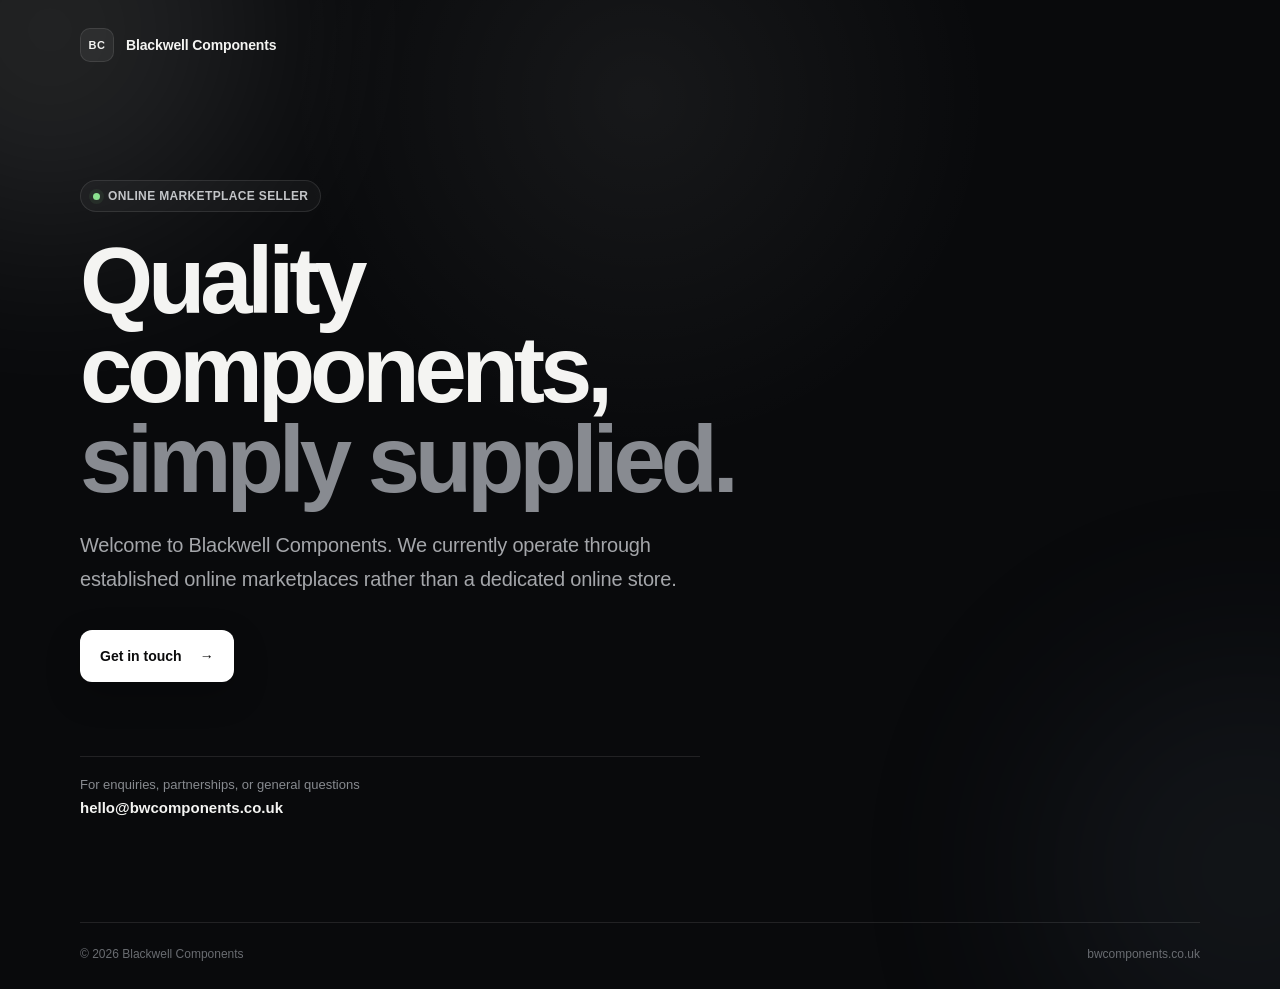
==== index.html @ 0bfddfa3 "Add files via upload" ====
<!DOCTYPE html>
<html lang="en">
<head>
    <meta charset="UTF-8">
    <meta name="viewport" content="width=device-width, initial-scale=1.0">
    <meta name="description" content="Blackwell Components — quality components and products available through online marketplaces.">
    <title>Blackwell Components</title>
    <link rel="stylesheet" href="css/style.css">
</head>
<body>
    <div class="background-glow glow-one"></div>
    <div class="background-glow glow-two"></div>

    <main class="page">
        <header class="navbar">
            <a class="brand" href="/">
                <span class="brand-mark">BC</span>
                <span>Blackwell Components</span>
            </a>
        </header>

        <section class="hero">
            <div class="eyebrow">
                <span class="status-dot"></span>
                Online marketplace seller
            </div>

            <h1>
                Quality components,<br>
                <span>simply supplied.</span>
            </h1>

            <p class="intro">
                Welcome to Blackwell Components. We currently operate through
                established online marketplaces rather than a dedicated online store.
            </p>

            <div class="actions">
                <a class="button button-primary" href="mailto:hello@bwcomponents.co.uk">
                    Get in touch
                    <span aria-hidden="true">→</span>
                </a>
            </div>

            <div class="marketplace-note">
                <div class="line"></div>
                <p>For enquiries, partnerships, or general questions</p>
                <a href="mailto:hello@bwcomponents.co.uk">hello@bwcomponents.co.uk</a>
            </div>
        </section>

        <footer class="footer">
            <span>© 2026 Blackwell Components</span>
            <span>bwcomponents.co.uk</span>
        </footer>
    </main>
</body>
</html>
---- css/style.css ----
:root {
    --bg: #090a0c;
    --surface: rgba(255, 255, 255, 0.055);
    --border: rgba(255, 255, 255, 0.1);
    --text: #f4f4f2;
    --muted: #a4a6aa;
    --accent: #ffffff;
    --green: #8be28f;
}

* {
    box-sizing: border-box;
}

html {
    scroll-behavior: smooth;
}

body {
    margin: 0;
    min-height: 100vh;
    background:
        radial-gradient(circle at 50% 10%, rgba(255,255,255,0.06), transparent 32%),
        var(--bg);
    color: var(--text);
    font-family: Inter, ui-sans-serif, -apple-system, BlinkMacSystemFont, "Segoe UI",
        Roboto, Helvetica, Arial, sans-serif;
    overflow-x: hidden;
}

a {
    color: inherit;
}

.page {
    position: relative;
    width: min(1120px, calc(100% - 48px));
    min-height: 100vh;
    margin: 0 auto;
    display: flex;
    flex-direction: column;
    z-index: 1;
}

.background-glow {
    position: fixed;
    width: 420px;
    height: 420px;
    border-radius: 50%;
    pointer-events: none;
    filter: blur(110px);
    opacity: 0.11;
}

.glow-one {
    top: -180px;
    left: -160px;
    background: #ffffff;
}

.glow-two {
    right: -180px;
    bottom: -180px;
    background: #64748b;
}

.navbar {
    padding: 28px 0;
    display: flex;
    align-items: center;
}

.brand {
    display: inline-flex;
    align-items: center;
    gap: 12px;
    text-decoration: none;
    font-size: 14px;
    font-weight: 650;
    letter-spacing: -0.01em;
}

.brand-mark {
    width: 34px;
    height: 34px;
    display: grid;
    place-items: center;
    border: 1px solid var(--border);
    border-radius: 10px;
    background: rgba(255,255,255,0.06);
    font-size: 11px;
    letter-spacing: 0.04em;
}

.hero {
    width: min(820px, 100%);
    margin: auto 0;
    padding: 90px 0 105px;
}

.eyebrow {
    display: inline-flex;
    align-items: center;
    gap: 8px;
    padding: 8px 12px;
    border: 1px solid var(--border);
    border-radius: 999px;
    background: rgba(255,255,255,0.035);
    color: #c3c5c8;
    font-size: 12px;
    font-weight: 600;
    letter-spacing: 0.03em;
    text-transform: uppercase;
}

.status-dot {
    width: 7px;
    height: 7px;
    border-radius: 50%;
    background: var(--green);
    box-shadow: 0 0 0 4px rgba(139,226,143,0.08);
}

h1 {
    margin: 24px 0 24px;
    font-size: clamp(52px, 8vw, 94px);
    line-height: 0.95;
    letter-spacing: -0.055em;
    font-weight: 700;
}

h1 span {
    color: #888b91;
}

.intro {
    max-width: 650px;
    margin: 0;
    color: var(--muted);
    font-size: clamp(17px, 2vw, 20px);
    line-height: 1.7;
    letter-spacing: -0.01em;
}

.actions {
    margin-top: 34px;
}

.button {
    display: inline-flex;
    align-items: center;
    gap: 18px;
    min-height: 52px;
    padding: 0 20px;
    border-radius: 12px;
    text-decoration: none;
    font-size: 14px;
    font-weight: 650;
    transition: transform 160ms ease, background 160ms ease, border-color 160ms ease;
}

.button-primary {
    color: #0b0b0c;
    background: var(--accent);
    box-shadow: 0 12px 35px rgba(0,0,0,0.24);
}

.button-primary:hover {
    transform: translateY(-2px);
    background: #e7e7e5;
}

.marketplace-note {
    width: min(620px, 100%);
    margin-top: 74px;
    padding: 20px 0 0;
    border-top: 1px solid var(--border);
}

.line {
    display: none;
}

.marketplace-note p {
    margin: 0 0 7px;
    color: #878a8f;
    font-size: 13px;
}

.marketplace-note a {
    font-size: 15px;
    font-weight: 600;
    text-decoration: none;
}

.marketplace-note a:hover {
    text-decoration: underline;
    text-underline-offset: 4px;
}

.footer {
    display: flex;
    justify-content: space-between;
    gap: 24px;
    padding: 24px 0 28px;
    border-top: 1px solid var(--border);
    color: #696c71;
    font-size: 12px;
}

@media (max-width: 700px) {
    .page {
        width: min(100% - 32px, 1120px);
    }

    .navbar {
        padding: 20px 0;
    }

    .hero {
        padding: 72px 0 85px;
    }

    h1 {
        font-size: clamp(48px, 15vw, 72px);
    }

    .intro {
        font-size: 16px;
        line-height: 1.65;
    }

    .footer {
        flex-direction: column;
        gap: 8px;
    }
}
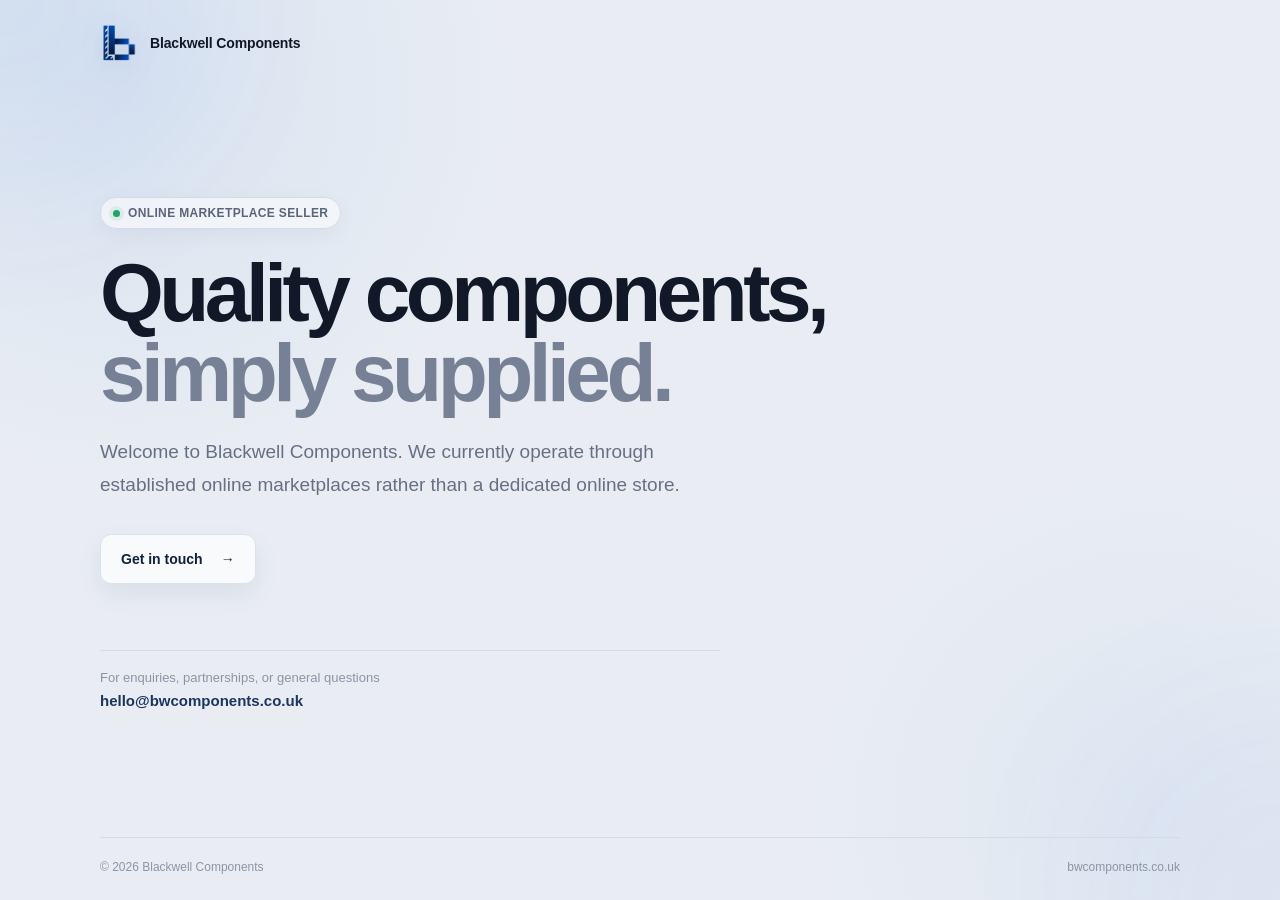
==== commit a09a6e32: "Add files via upload" ====
--- a/index.html
+++ b/index.html
@@ -1,58 +1,59 @@
 <!DOCTYPE html>
 <html lang="en">
 <head>
-    <meta charset="UTF-8">
-    <meta name="viewport" content="width=device-width, initial-scale=1.0">
-    <meta name="description" content="Blackwell Components — quality components and products available through online marketplaces.">
-    <title>Blackwell Components</title>
-    <link rel="stylesheet" href="css/style.css">
+  <meta charset="UTF-8">
+  <meta name="viewport" content="width=device-width, initial-scale=1.0">
+  <meta name="description" content="Blackwell Components — quality components and products available through online marketplaces.">
+  <link rel="icon" type="image/png" href="assets/favicon.png">
+  <link rel="apple-touch-icon" href="assets/favicon.png">
+  <title>Blackwell Components</title>
+  <link rel="stylesheet" href="css/style.css">
 </head>
 <body>
-    <div class="background-glow glow-one"></div>
-    <div class="background-glow glow-two"></div>
+  <div class="ambient ambient-left"></div>
+  <div class="ambient ambient-right"></div>
 
-    <main class="page">
-        <header class="navbar">
-            <a class="brand" href="/">
-                <span class="brand-mark">BC</span>
-                <span>Blackwell Components</span>
-            </a>
-        </header>
+  <main class="page">
+    <header class="navbar">
+      <a class="brand" href="/" aria-label="Blackwell Components home">
+        <img src="assets/logo.png" alt="Blackwell Components logo">
+        <span>Blackwell Components</span>
+      </a>
+    </header>
 
-        <section class="hero">
-            <div class="eyebrow">
-                <span class="status-dot"></span>
-                Online marketplace seller
-            </div>
+    <section class="hero">
+      <div class="eyebrow">
+        <span class="status-dot"></span>
+        Online marketplace seller
+      </div>
 
-            <h1>
-                Quality components,<br>
-                <span>simply supplied.</span>
-            </h1>
+      <h1>
+        Quality components,<br>
+        <span>simply supplied.</span>
+      </h1>
 
-            <p class="intro">
-                Welcome to Blackwell Components. We currently operate through
-                established online marketplaces rather than a dedicated online store.
-            </p>
+      <p class="intro">
+        Welcome to Blackwell Components. We currently operate through
+        established online marketplaces rather than a dedicated online store.
+      </p>
 
-            <div class="actions">
-                <a class="button button-primary" href="mailto:hello@bwcomponents.co.uk">
-                    Get in touch
-                    <span aria-hidden="true">→</span>
-                </a>
-            </div>
+      <div class="actions">
+        <a class="button" href="mailto:hello@bwcomponents.co.uk">
+          Get in touch
+          <span aria-hidden="true">→</span>
+        </a>
+      </div>
 
-            <div class="marketplace-note">
-                <div class="line"></div>
-                <p>For enquiries, partnerships, or general questions</p>
-                <a href="mailto:hello@bwcomponents.co.uk">hello@bwcomponents.co.uk</a>
-            </div>
-        </section>
+      <div class="contact">
+        <p>For enquiries, partnerships, or general questions</p>
+        <a href="mailto:hello@bwcomponents.co.uk">hello@bwcomponents.co.uk</a>
+      </div>
+    </section>
 
-        <footer class="footer">
-            <span>© 2026 Blackwell Components</span>
-            <span>bwcomponents.co.uk</span>
-        </footer>
-    </main>
+    <footer class="footer">
+      <span>© 2026 Blackwell Components</span>
+      <span>bwcomponents.co.uk</span>
+    </footer>
+  </main>
 </body>
 </html>
--- a/css/style.css
+++ b/css/style.css
@@ -1,237 +1,199 @@
+* { box-sizing: border-box; }
+
 :root {
-    --bg: #090a0c;
-    --surface: rgba(255, 255, 255, 0.055);
-    --border: rgba(255, 255, 255, 0.1);
-    --text: #f4f4f2;
-    --muted: #a4a6aa;
-    --accent: #ffffff;
-    --green: #8be28f;
+  --bg: #e9edf3;
+  --surface: rgba(255,255,255,.68);
+  --surface-strong: #f8fafc;
+  --border: #d5dbe4;
+  --text: #111827;
+  --muted: #667085;
+  --soft: #8b95a5;
+  --blue: #0b56c9;
+  --blue-soft: rgba(11,86,201,.10);
+  --green: #1fa463;
 }
 
-* {
-    box-sizing: border-box;
+html, body { min-height: 100%; }
+
+body {
+  margin: 0;
+  color: var(--text);
+  background:
+    radial-gradient(circle at 10% 10%, rgba(35,114,224,.08), transparent 28%),
+    radial-gradient(circle at 90% 90%, rgba(71,130,226,.06), transparent 25%),
+    var(--bg);
+  font-family: Inter, ui-sans-serif, -apple-system, BlinkMacSystemFont,
+    "Segoe UI", Roboto, Helvetica, Arial, sans-serif;
+  overflow-x: hidden;
 }
 
-html {
-    scroll-behavior: smooth;
+a { color: inherit; }
+
+.page {
+  position: relative;
+  width: min(1080px, calc(100% - 56px));
+  min-height: 100vh;
+  margin: 0 auto;
+  display: flex;
+  flex-direction: column;
 }
 
-body {
-    margin: 0;
-    min-height: 100vh;
-    background:
-        radial-gradient(circle at 50% 10%, rgba(255,255,255,0.06), transparent 32%),
-        var(--bg);
-    color: var(--text);
-    font-family: Inter, ui-sans-serif, -apple-system, BlinkMacSystemFont, "Segoe UI",
-        Roboto, Helvetica, Arial, sans-serif;
-    overflow-x: hidden;
+.ambient {
+  position: fixed;
+  width: 360px;
+  height: 360px;
+  border-radius: 50%;
+  filter: blur(100px);
+  pointer-events: none;
+  opacity: .30;
 }
 
-a {
-    color: inherit;
+.ambient-left {
+  top: -180px;
+  left: -170px;
+  background: rgba(35,114,224,.22);
 }
 
-.page {
-    position: relative;
-    width: min(1120px, calc(100% - 48px));
-    min-height: 100vh;
-    margin: 0 auto;
-    display: flex;
-    flex-direction: column;
-    z-index: 1;
+.ambient-right {
+  right: -180px;
+  bottom: -170px;
+  background: rgba(89,147,241,.18);
 }
 
-.background-glow {
-    position: fixed;
-    width: 420px;
-    height: 420px;
-    border-radius: 50%;
-    pointer-events: none;
-    filter: blur(110px);
-    opacity: 0.11;
+.navbar { padding: 24px 0; }
+
+.brand {
+  display: inline-flex;
+  align-items: center;
+  gap: 12px;
+  text-decoration: none;
+  font-size: 14px;
+  font-weight: 700;
+  letter-spacing: -.01em;
 }
 
-.glow-one {
-    top: -180px;
-    left: -160px;
-    background: #ffffff;
-}
-
-.glow-two {
-    right: -180px;
-    bottom: -180px;
-    background: #64748b;
-}
-
-.navbar {
-    padding: 28px 0;
-    display: flex;
-    align-items: center;
-}
-
-.brand {
-    display: inline-flex;
-    align-items: center;
-    gap: 12px;
-    text-decoration: none;
-    font-size: 14px;
-    font-weight: 650;
-    letter-spacing: -0.01em;
-}
-
-.brand-mark {
-    width: 34px;
-    height: 34px;
-    display: grid;
-    place-items: center;
-    border: 1px solid var(--border);
-    border-radius: 10px;
-    background: rgba(255,255,255,0.06);
-    font-size: 11px;
-    letter-spacing: 0.04em;
+.brand img {
+  width: 38px;
+  height: 38px;
+  object-fit: contain;
+  display: block;
+  filter: drop-shadow(0 5px 12px rgba(20,72,150,.10));
 }
 
 .hero {
-    width: min(820px, 100%);
-    margin: auto 0;
-    padding: 90px 0 105px;
+  width: min(790px, 100%);
+  margin: auto 0;
+  padding: 72px 0 92px;
 }
 
 .eyebrow {
-    display: inline-flex;
-    align-items: center;
-    gap: 8px;
-    padding: 8px 12px;
-    border: 1px solid var(--border);
-    border-radius: 999px;
-    background: rgba(255,255,255,0.035);
-    color: #c3c5c8;
-    font-size: 12px;
-    font-weight: 600;
-    letter-spacing: 0.03em;
-    text-transform: uppercase;
+  display: inline-flex;
+  align-items: center;
+  gap: 8px;
+  padding: 8px 12px;
+  border: 1px solid var(--border);
+  border-radius: 999px;
+  background: rgba(248,250,252,.70);
+  box-shadow: 0 6px 22px rgba(16,24,40,.045);
+  color: #596579;
+  font-size: 12px;
+  font-weight: 700;
+  letter-spacing: .03em;
+  text-transform: uppercase;
 }
 
 .status-dot {
-    width: 7px;
-    height: 7px;
-    border-radius: 50%;
-    background: var(--green);
-    box-shadow: 0 0 0 4px rgba(139,226,143,0.08);
+  width: 7px;
+  height: 7px;
+  border-radius: 50%;
+  background: var(--green);
+  box-shadow: 0 0 0 4px rgba(31,164,99,.10);
 }
 
 h1 {
-    margin: 24px 0 24px;
-    font-size: clamp(52px, 8vw, 94px);
-    line-height: 0.95;
-    letter-spacing: -0.055em;
-    font-weight: 700;
+  margin: 24px 0 24px;
+  max-width: 800px;
+  font-size: clamp(48px, 7vw, 82px);
+  line-height: .97;
+  letter-spacing: -.055em;
+  font-weight: 760;
 }
 
-h1 span {
-    color: #888b91;
+h1 span { color: #778196; }
+
+.intro {
+  max-width: 650px;
+  margin: 0;
+  color: var(--muted);
+  font-size: clamp(16px, 1.8vw, 19px);
+  line-height: 1.72;
 }
 
-.intro {
-    max-width: 650px;
-    margin: 0;
-    color: var(--muted);
-    font-size: clamp(17px, 2vw, 20px);
-    line-height: 1.7;
-    letter-spacing: -0.01em;
+.actions { margin-top: 32px; }
+
+.button {
+  display: inline-flex;
+  align-items: center;
+  gap: 18px;
+  min-height: 50px;
+  padding: 0 20px;
+  border: 1px solid #d8e2f0;
+  border-radius: 11px;
+  background: var(--surface-strong);
+  color: #10213b;
+  text-decoration: none;
+  font-size: 14px;
+  font-weight: 700;
+  box-shadow: 0 10px 24px rgba(30,62,110,.08);
+  transition: transform .16s ease, box-shadow .16s ease, border-color .16s ease;
 }
 
-.actions {
-    margin-top: 34px;
+.button:hover {
+  transform: translateY(-2px);
+  border-color: #bfd0e8;
+  box-shadow: 0 14px 28px rgba(30,62,110,.12);
 }
 
-.button {
-    display: inline-flex;
-    align-items: center;
-    gap: 18px;
-    min-height: 52px;
-    padding: 0 20px;
-    border-radius: 12px;
-    text-decoration: none;
-    font-size: 14px;
-    font-weight: 650;
-    transition: transform 160ms ease, background 160ms ease, border-color 160ms ease;
+.contact {
+  width: min(620px, 100%);
+  margin-top: 66px;
+  padding-top: 19px;
+  border-top: 1px solid var(--border);
 }
 
-.button-primary {
-    color: #0b0b0c;
-    background: var(--accent);
-    box-shadow: 0 12px 35px rgba(0,0,0,0.24);
+.contact p {
+  margin: 0 0 7px;
+  color: var(--soft);
+  font-size: 13px;
 }
 
-.button-primary:hover {
-    transform: translateY(-2px);
-    background: #e7e7e5;
+.contact a {
+  color: #1c3560;
+  font-size: 15px;
+  font-weight: 700;
+  text-decoration: none;
 }
 
-.marketplace-note {
-    width: min(620px, 100%);
-    margin-top: 74px;
-    padding: 20px 0 0;
-    border-top: 1px solid var(--border);
-}
-
-.line {
-    display: none;
-}
-
-.marketplace-note p {
-    margin: 0 0 7px;
-    color: #878a8f;
-    font-size: 13px;
-}
-
-.marketplace-note a {
-    font-size: 15px;
-    font-weight: 600;
-    text-decoration: none;
-}
-
-.marketplace-note a:hover {
-    text-decoration: underline;
-    text-underline-offset: 4px;
+.contact a:hover {
+  text-decoration: underline;
+  text-underline-offset: 4px;
 }
 
 .footer {
-    display: flex;
-    justify-content: space-between;
-    gap: 24px;
-    padding: 24px 0 28px;
-    border-top: 1px solid var(--border);
-    color: #696c71;
-    font-size: 12px;
+  display: flex;
+  justify-content: space-between;
+  gap: 24px;
+  padding: 22px 0 26px;
+  border-top: 1px solid var(--border);
+  color: #8b95a5;
+  font-size: 12px;
 }
 
 @media (max-width: 700px) {
-    .page {
-        width: min(100% - 32px, 1120px);
-    }
-
-    .navbar {
-        padding: 20px 0;
-    }
-
-    .hero {
-        padding: 72px 0 85px;
-    }
-
-    h1 {
-        font-size: clamp(48px, 15vw, 72px);
-    }
-
-    .intro {
-        font-size: 16px;
-        line-height: 1.65;
-    }
-
-    .footer {
-        flex-direction: column;
-        gap: 8px;
-    }
+  .page { width: min(100% - 32px, 1080px); }
+  .navbar { padding: 19px 0; }
+  .brand img { width: 34px; height: 34px; }
+  .hero { padding: 58px 0 72px; }
+  h1 { font-size: clamp(45px, 13vw, 66px); }
+  .footer { flex-direction: column; gap: 8px; }
 }
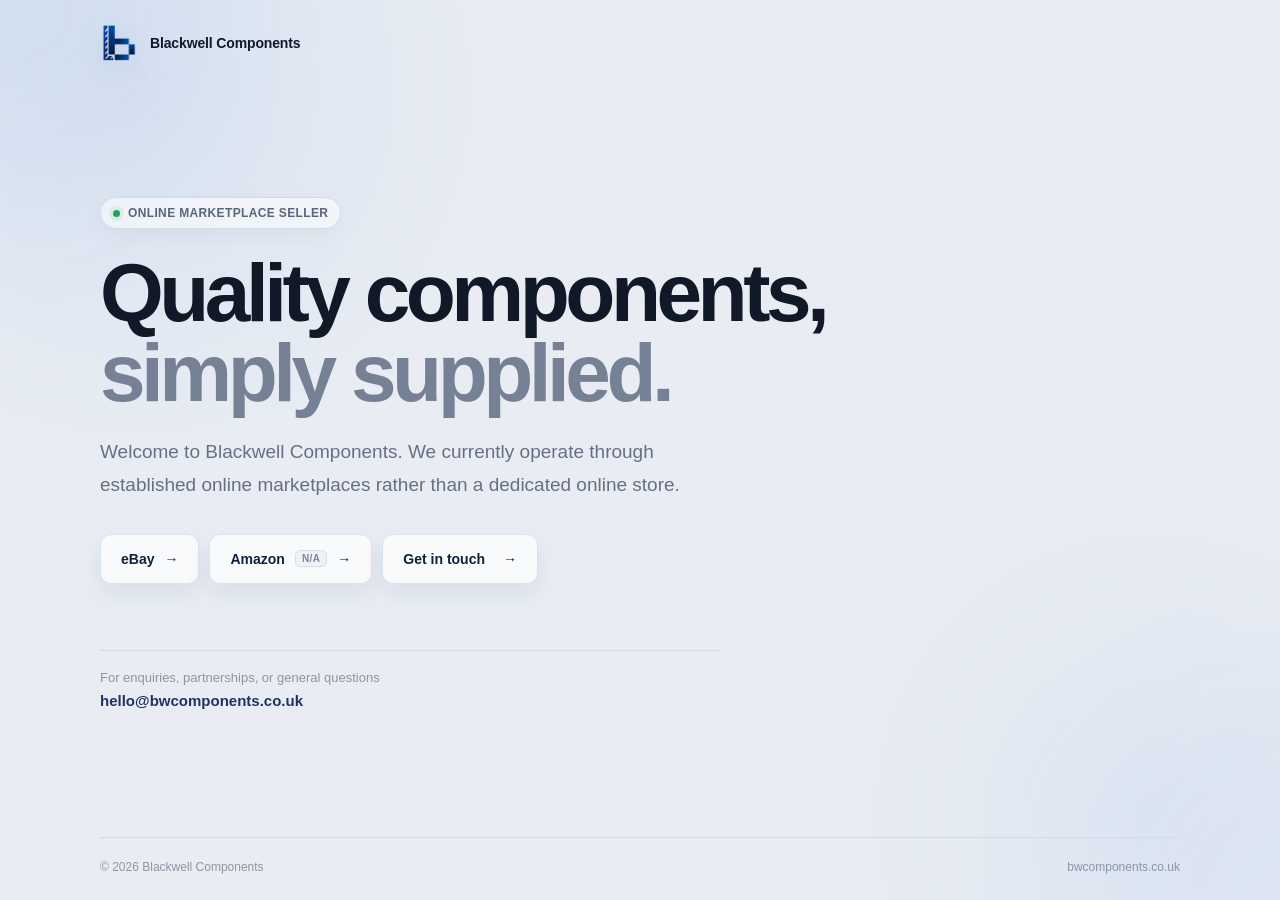
==== commit a3a7a429: "Updated to include eBay/Amazon buttons" ====
--- a/index.html
+++ b/index.html
@@ -38,6 +38,16 @@
       </p>
 
       <div class="actions">
+        <a class="button button-marketplace" href="https://www.ebay.co.uk/usr/blackwellcomponents" target="_blank" rel="noopener">
+          eBay
+          <span aria-hidden="true">→</span>
+        </a>
+
+        <a class="button button-marketplace" href="https://bwcomponents.co.uk/">
+          Amazon <span class="button-status">N/A</span>
+          <span aria-hidden="true">→</span>
+        </a>
+
         <a class="button" href="mailto:hello@bwcomponents.co.uk">
           Get in touch
           <span aria-hidden="true">→</span>
--- a/css/style.css
+++ b/css/style.css
@@ -129,7 +129,13 @@
   line-height: 1.72;
 }
 
-.actions { margin-top: 32px; }
+.actions {
+  margin-top: 32px;
+  display: flex;
+  flex-wrap: wrap;
+  align-items: center;
+  gap: 10px;
+}
 
 .button {
   display: inline-flex;
@@ -145,13 +151,35 @@
   font-size: 14px;
   font-weight: 700;
   box-shadow: 0 10px 24px rgba(30,62,110,.08);
-  transition: transform .16s ease, box-shadow .16s ease, border-color .16s ease;
+  transition: transform .16s ease, box-shadow .16s ease, border-color .16s ease, background .16s ease;
+}
+
+.button-marketplace {
+  gap: 10px;
+}
+
+.button-status {
+  display: inline-block;
+  padding: 2px 6px;
+  border: 1px solid #d6deea;
+  border-radius: 5px;
+  background: #eef2f7;
+  color: #7d8796;
+  font-size: 10px;
+  font-weight: 800;
+  letter-spacing: .04em;
+  text-transform: uppercase;
 }
 
 .button:hover {
   transform: translateY(-2px);
   border-color: #bfd0e8;
   box-shadow: 0 14px 28px rgba(30,62,110,.12);
+}
+
+.button:hover .button-status {
+  border-color: #c9d8ed;
+  background: #e7edf6;
 }
 
 .contact {
@@ -194,6 +222,8 @@
   .navbar { padding: 19px 0; }
   .brand img { width: 34px; height: 34px; }
   .hero { padding: 58px 0 72px; }
+  .actions { align-items: stretch; }
+  .actions .button { width: 100%; justify-content: space-between; }
   h1 { font-size: clamp(45px, 13vw, 66px); }
   .footer { flex-direction: column; gap: 8px; }
 }
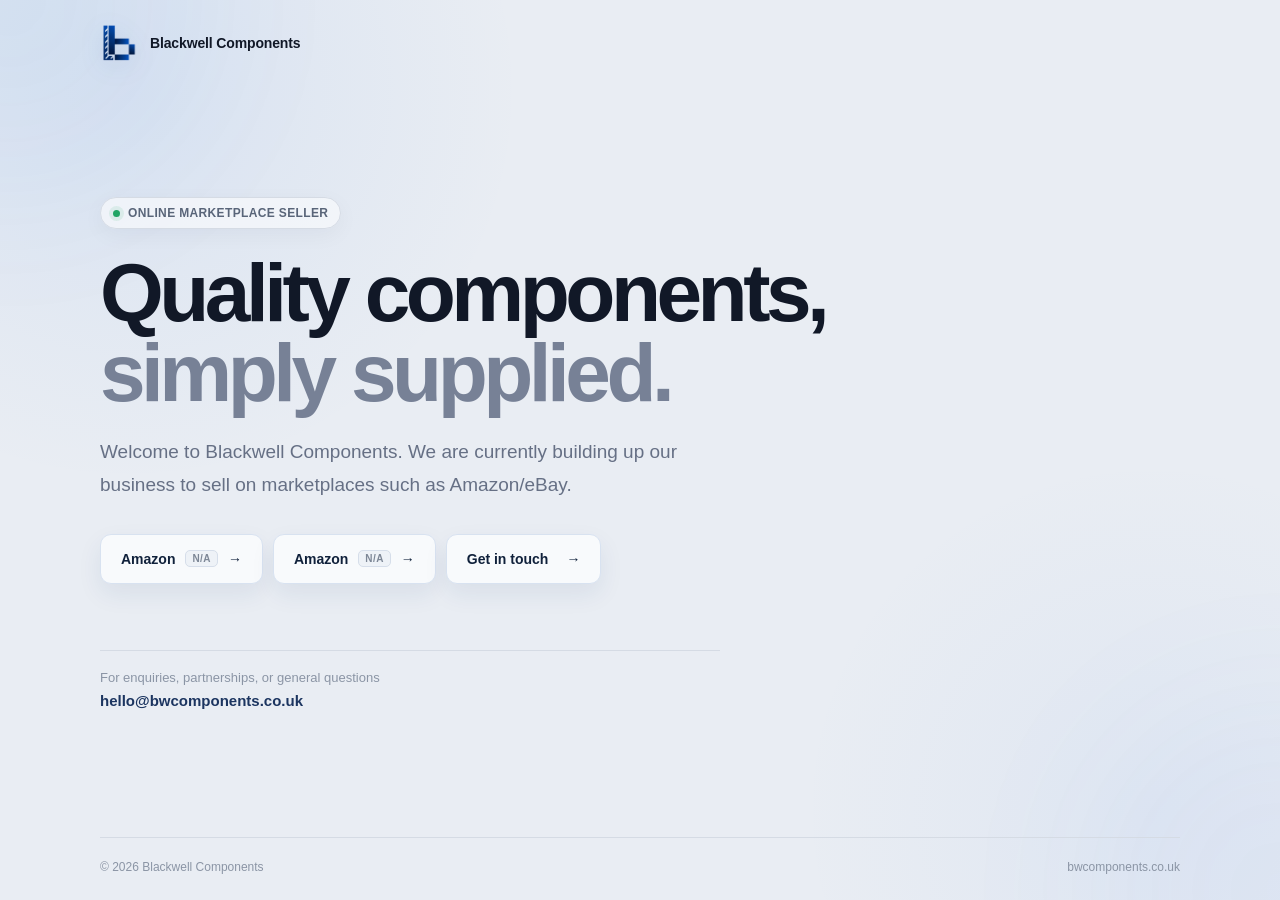
==== commit e2511d00: "Update index.html" ====
--- a/index.html
+++ b/index.html
@@ -33,13 +33,13 @@
       </h1>
 
       <p class="intro">
-        Welcome to Blackwell Components. We currently operate through
-        established online marketplaces rather than a dedicated online store.
+        Welcome to Blackwell Components. We are currently building up our business
+        to sell on marketplaces such as Amazon/eBay.
       </p>
 
       <div class="actions">
-        <a class="button button-marketplace" href="https://www.ebay.co.uk/usr/blackwellcomponents" target="_blank" rel="noopener">
-          eBay
+        <a class="button button-marketplace" href="https://bwcomponents.co.uk/" target="_blank" rel="noopener">
+          Amazon <span class="button-status">N/A</span>
           <span aria-hidden="true">→</span>
         </a>
 
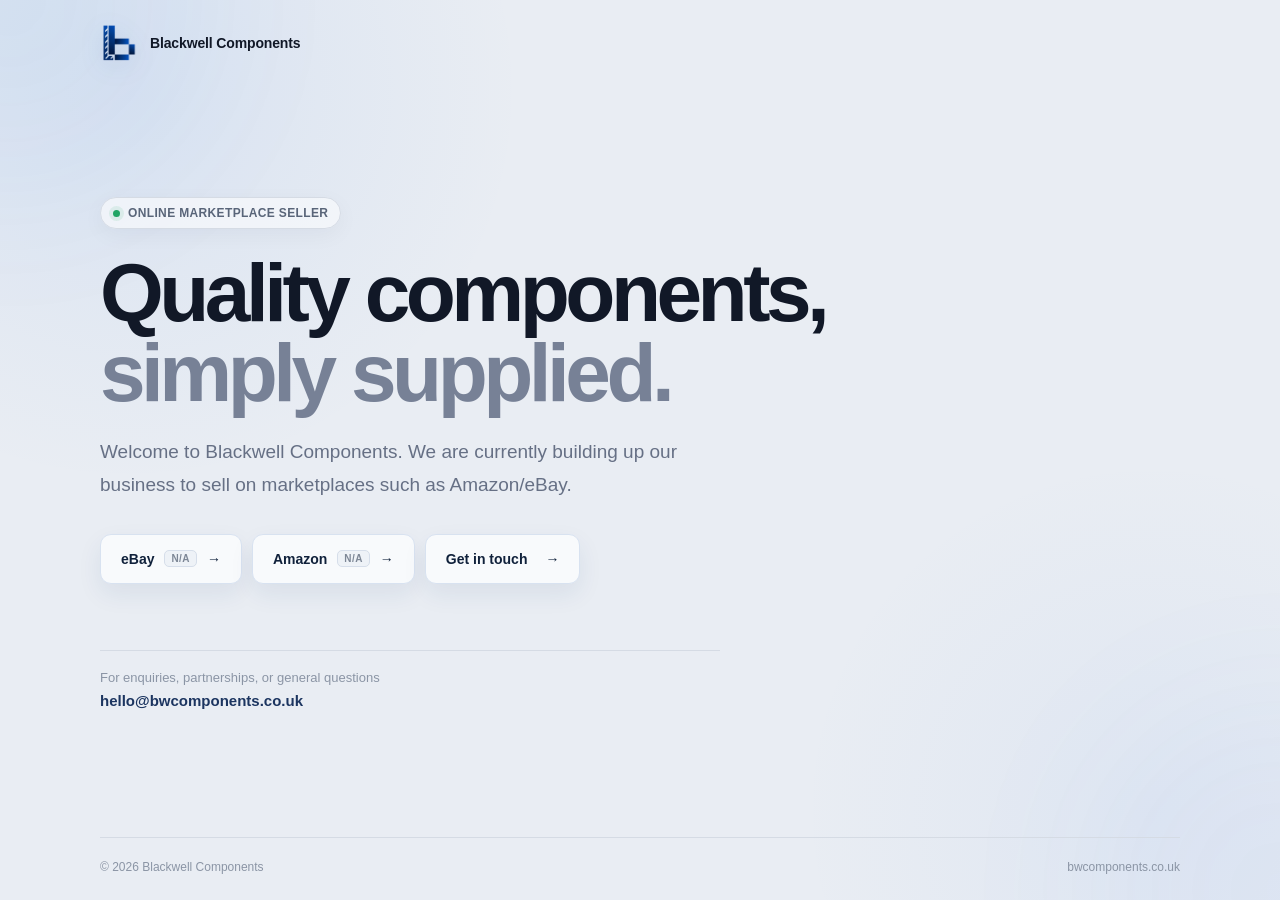
==== commit 9968a56c: "Update index.html" ====
--- a/index.html
+++ b/index.html
@@ -39,7 +39,7 @@
 
       <div class="actions">
         <a class="button button-marketplace" href="https://bwcomponents.co.uk/" target="_blank" rel="noopener">
-          Amazon <span class="button-status">N/A</span>
+          eBay <span class="button-status">N/A</span>
           <span aria-hidden="true">→</span>
         </a>
 
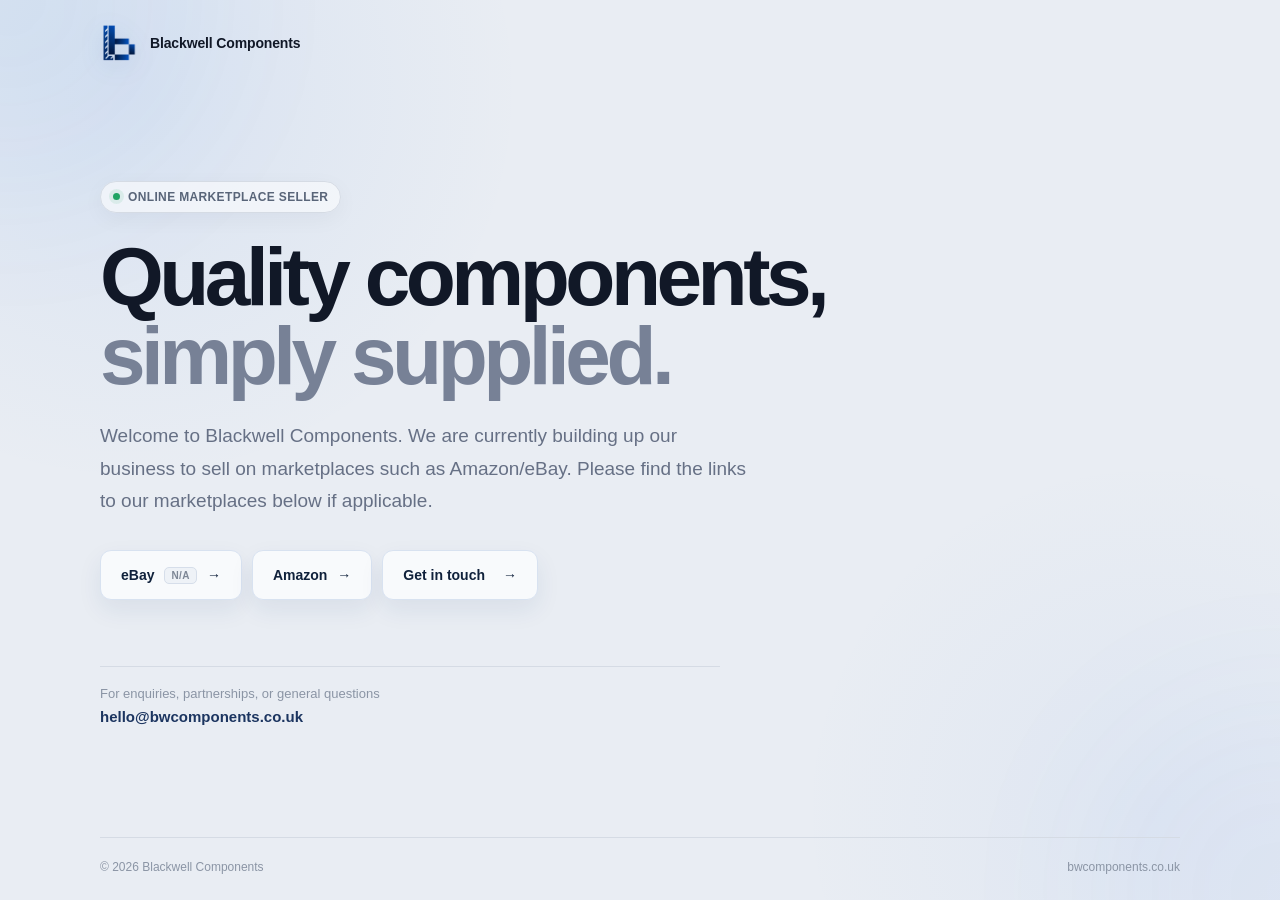
==== commit 383a8281: "Changed eBay button to no click + update amazon link to profile" ====
--- a/index.html
+++ b/index.html
@@ -34,17 +34,17 @@
 
       <p class="intro">
         Welcome to Blackwell Components. We are currently building up our business
-        to sell on marketplaces such as Amazon/eBay.
+        to sell on marketplaces such as Amazon/eBay. Please find the links to our marketplaces below if applicable.
       </p>
 
       <div class="actions">
         <a class="button button-marketplace" href="https://bwcomponents.co.uk/" target="_blank" rel="noopener">
           eBay <span class="button-status">N/A</span>
-          <span aria-hidden="true">→</span>
+          <span aria-hidden="false">→</span>
         </a>
 
-        <a class="button button-marketplace" href="https://bwcomponents.co.uk/">
-          Amazon <span class="button-status">N/A</span>
+        <a class="button button-marketplace" href="https://www.amazon.co.uk/sp?ie=UTF8&seller=AZ2G60JXZANPF">
+          Amazon
           <span aria-hidden="true">→</span>
         </a>
 
